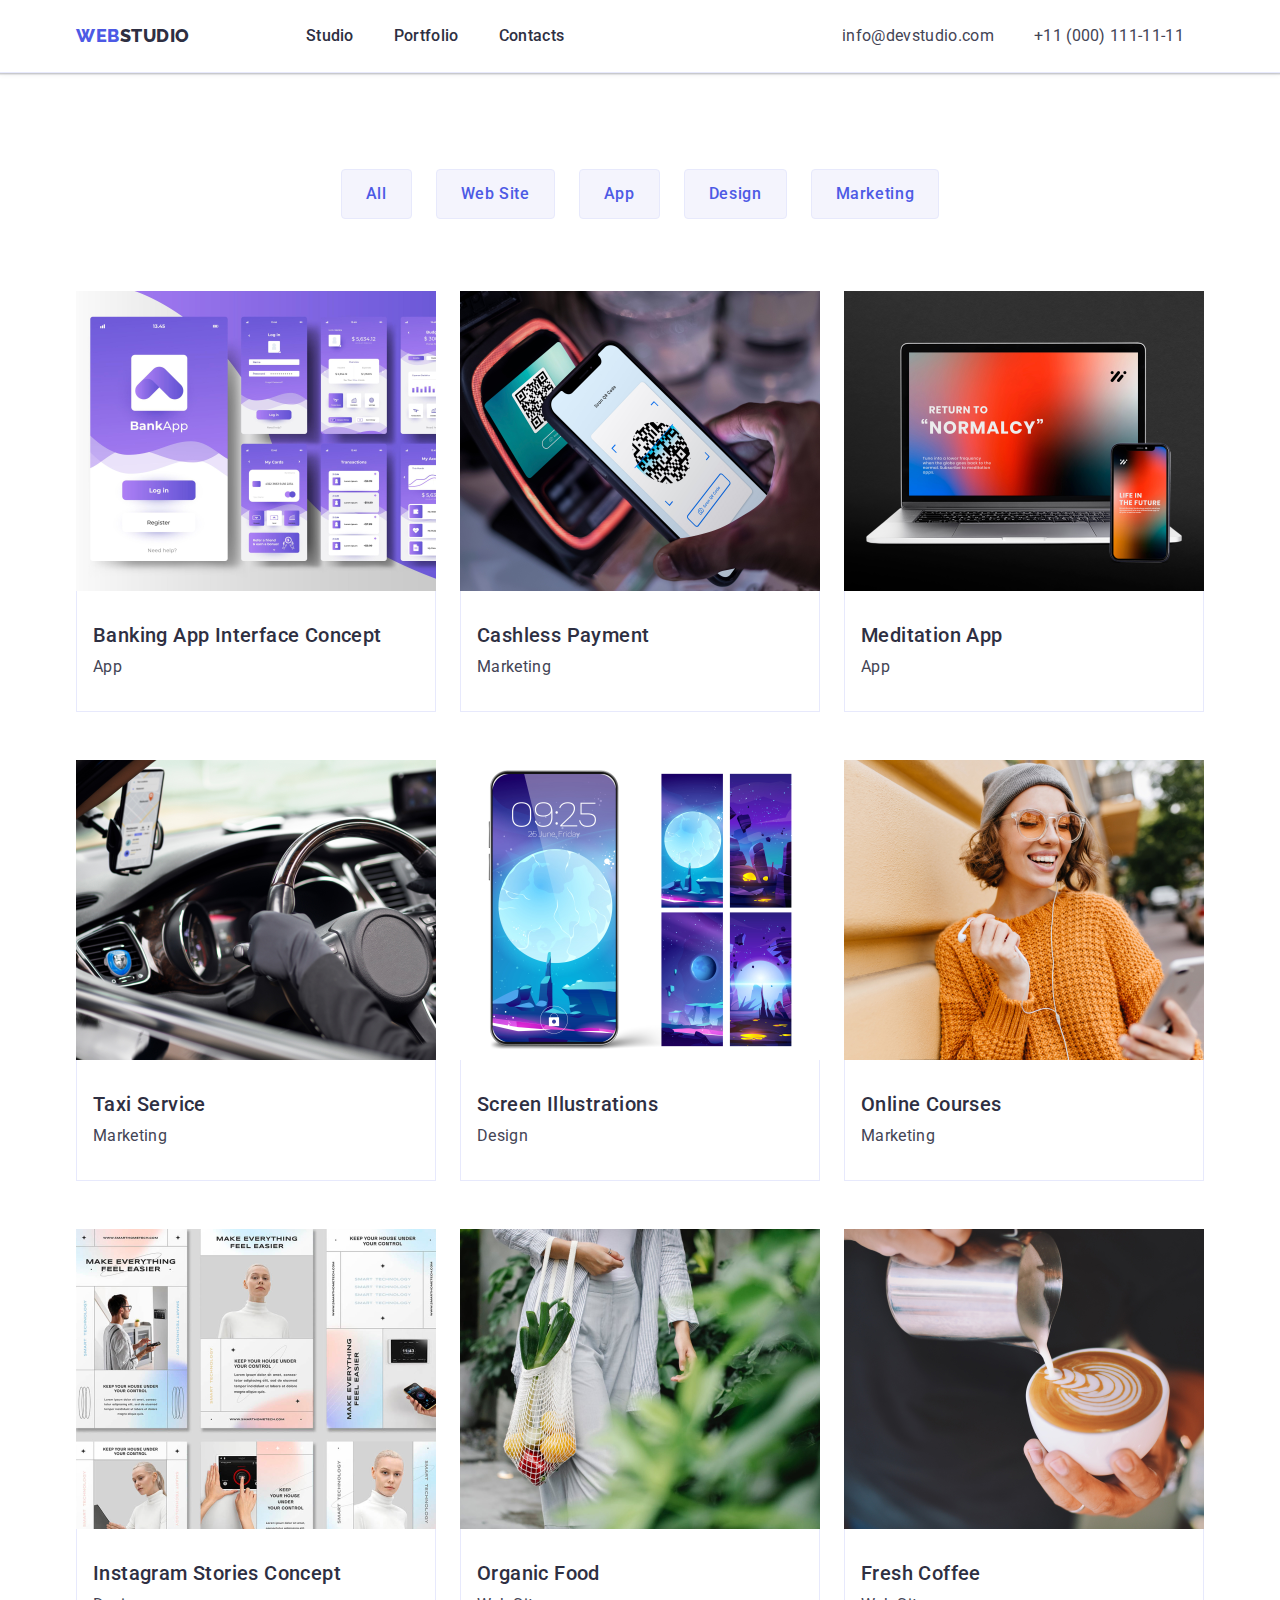
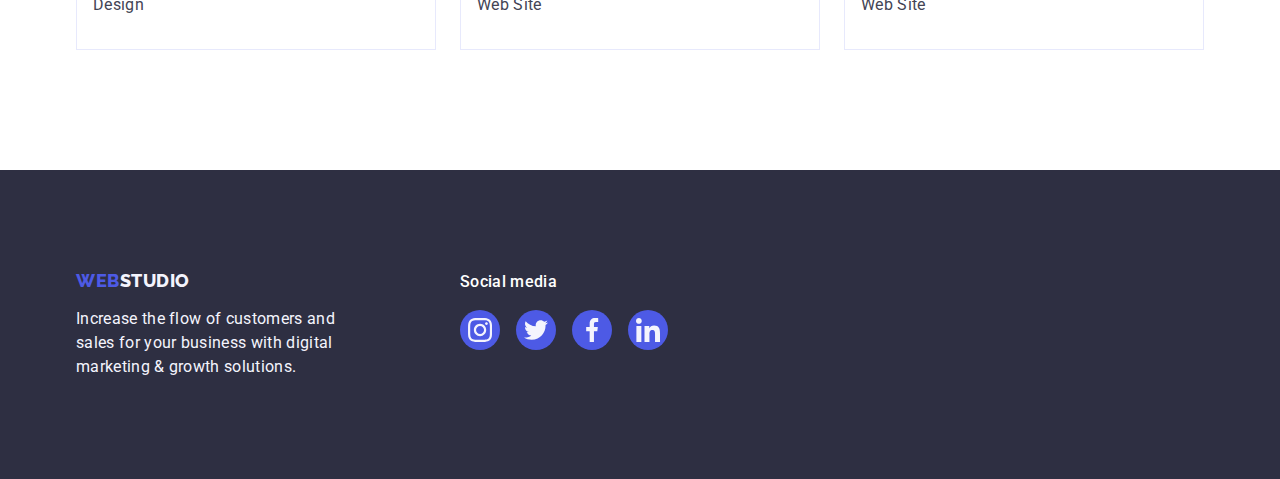
==== portfolio.html @ f7d495a0 "1" ====
<!DOCTYPE html>
<html lang="en">
  <head>
    <meta charset="UTF-8" />
    <meta http-equiv="X-UA-Compatible" content="IE=edge" />
    <meta name="viewport" content="width=device-width, initial-scale=1.0" />
    <link rel="preconnect" href="https://fonts.googleapis.com" />
    <link rel="preconnect" href="https://fonts.gstatic.com" crossorigin />
    <link
      href="https://fonts.googleapis.com/css2?family=Montserrat:wght@400;700&family=Raleway:wght@800&family=Roboto:wght@400;500;700&display=swap"
      rel="stylesheet"
    />
    <link
      rel="stylesheet"
      href="https://cdnjs.cloudflare.com/ajax/libs/modern-normalize/2.0.0/modern-normalize.min.css"
    />
    <link rel="stylesheet" href="css/styles.css" />
    <title>Portfolio</title>
  </head>
  <body>
    <header class="header">
      <div class="container header-container">
        <nav class="principal-navigation">
          <!-- navigation other pages -->
          <a href="./index.html" class="logo-first link"
            >Web<span class="logo-second">Studio</span>
          </a>

          <ul class="navigation-list list">
            <li class="navigation-item">
              <a href="./index.html" class="link navigation-link">Studio</a>
            </li>
            <li class="navigation-item">
              <a href="./portfolio.html" class="link navigation-link"
                >Portfolio</a
              >
            </li>
            <li class="navigation-item">
              <a href="" class="link navigation-link">Contacts</a>
            </li>
          </ul>
        </nav>
        <address class="adress">
          <ul class="adress-list list">
            <li class="mail-adress">
              <a href="mailto:info@devstudio.com" class="link"
                >info@devstudio.com</a
              >
            </li>
            <li class="phone-number">
              <a href="tel:+110001111111" class="link">+11 (000) 111-11-11</a>
            </li>
          </ul>
        </address>
      </div>
    </header>
    <main class="portfolio">
      <section class="content">
        <div class="container">
          <h1 class="visually-hidden">Portfolio</h1>
          <ul class="filter-list list">
            <li><button type="button" class="filter-button">All</button></li>
            <li>
              <button type="button" class="filter-button">Web Site</button>
            </li>
            <li><button type="button" class="filter-button">App</button></li>
            <li><button type="button" class="filter-button">Design</button></li>
            <li>
              <button type="button" class="filter-button">Marketing</button>
            </li>
          </ul>

          <ul class="portfolio-list list">
            <li class="portfolio-list-item">
              <a href="" class="link portfolio-link"
                ><img
                  src="./images/imgbankapp.jpg"
                  alt="Banking App Interface Concept"
                  width="360"
                />
                <div class="app-name">
                  <h2 class="typical-title project-name">
                    Banking App Interface Concept
                  </h2>
                  <p class="typical-text">App</p>
                </div></a
              >
            </li>
            <li class="portfolio-list-item">
              <a href="" class="link portfolio-link"
                ><img
                  src="./images/imgpayment.jpg"
                  alt="Cashless Payment"
                  width="360"
                />
                <div class="app-name">
                  <h2 class="typical-title project-name">Cashless Payment</h2>
                  <p class="typical-text">Marketing</p>
                </div></a
              >
            </li>
            <li class="portfolio-list-item">
              <a href="" class="link portfolio-link">
                <img
                  src="./images/imgmeditation.jpg"
                  alt="Meditation App"
                  width="360"
                />
                <div class="app-name">
                  <h2 class="typical-title project-name">Meditation App</h2>
                  <p class="typical-text">App</p>
                </div></a
              >
            </li>
            <li class="portfolio-list-item">
              <a href="" class="link portfolio-link"
                ><img
                  src="./images/imgtaxi.jpg"
                  alt="Taxi Service"
                  width="360"
                />
                <div class="app-name">
                  <h2 class="typical-title project-name">Taxi Service</h2>
                  <p class="typical-text">Marketing</p>
                </div></a
              >
            </li>
            <li class="portfolio-list-item">
              <a href="" class="link portfolio-link"
                ><img
                  src="./images/imgilustrations.jpg"
                  alt="Screen Illustrations"
                  width="360"
                />
                <div class="app-name">
                  <h2 class="typical-title project-name">
                    Screen Illustrations
                  </h2>
                  <p class="typical-text">Design</p>
                </div></a
              >
            </li>
            <li class="portfolio-list-item">
              <a href="" class="link portfolio-link">
                <img
                  src="./images/imgcourses.jpg"
                  alt="Online Courses"
                  width="360"
                />
                <div class="app-name">
                  <h2 class="typical-title project-name">Online Courses</h2>
                  <p class="typical-text">Marketing</p>
                </div></a
              >
            </li>
            <li class="portfolio-list-item">
              <a href="" class="link portfolio-link"
                ><img
                  src="./images/imginstconcept.jpg"
                  alt="Instagram Stories Concept"
                  width="360"
                />
                <div class="app-name">
                  <h2 class="typical-title project-name">
                    Instagram Stories Concept
                  </h2>
                  <p class="typical-text">Design</p>
                </div></a
              >
            </li>
            <li class="portfolio-list-item">
              <a href="" class="link portfolio-link"
                ><img
                  src="./images/imgfood.jpg"
                  alt="Organic Food"
                  width="360"
                />
                <div class="app-name">
                  <h2 class="typical-title project-name">Organic Food</h2>
                  <p class="typical-text">Web Site</p>
                </div></a
              >
            </li>
            <li class="portfolio-list-item">
              <a href="" class="link portfolio-link"
                ><img
                  src="./images/imgcoffe.jpg"
                  alt="Fresh Coffee"
                  width="360"
                />
                <div class="app-name">
                  <h2 class="typical-title project-name">Fresh Coffee</h2>
                  <p class="typical-text">Web Site</p>
                </div></a
              >
            </li>
          </ul>
        </div>
      </section>
    </main>
    <footer class="footer">
      <div class="container footer-container">
        <div class="logo-container">
          <a href="./index.html" class="logo-first-footer link"
            >Web<span class="logo-second-footer">Studio</span>
          </a>
          <p class="typical-text footer-text">
            Increase the flow of customers and sales for your business with
            digital marketing & growth solutions.
          </p>
        </div>
        <div class="footer-social-media">
          <p class="media-text">Social media</p>
          <ul class="list footer-icon-list">
            <li class="footer-icon-item">
              <a href="" class="footer-link-icon link">
                <svg width="24" height="24" class="svg-fill">
                  <use href="./images/icons.svg#icon-instagram-2"></use>
                </svg>
              </a>
            </li>
            <li class="footer-icon-item">
              <a href="" class="footer-link-icon link">
                <svg width="24" height="24" class="svg-fill">
                  <use href="./images/icons.svg#icon-twitter-1"></use>
                </svg>
              </a>
            </li>
            <li class="footer-icon-item">
              <a href="" class="footer-link-icon link">
                <svg width="24" height="24" class="svg-fill">
                  <use href="./images/icons.svg#icon-facebook-1"></use>
                </svg>
              </a>
            </li>
            <li class="footer-icon-item">
              <a href="" class="footer-link-icon link">
                <svg width="24" height="24" class="svg-fill">
                  <use href="./images/icons.svg#icon-linkedin-1"></use>
                </svg>
              </a>
            </li>
          </ul>
        </div>
      </div>
    </footer>
  </body>
</html>
---- css/styles.css ----
:root {
    --primary-brand: #4D5AE5;
    --pressed-state: #404BBF;
    --dark: #2E2F42;
    --succes: #31D0AA;
    --text: #434455;
    --subtitle-text: #8E8F99;
    --accent: #E7E9FC;
    --light: #F4F4FD;
    --modal-overlay: #2E2F42;
    --hero-bg: #2E2F42;
    --white-bg: #ffffff;
    --modal-bg: #FCFCFC;

}

*,
*::before,
*::after {
    box-sizing: border-box;
}

body {
    font-family: "Roboto", sans-serif;
    color: #434455;
    background-color: var(--white-bg);
}

.link {
    text-decoration: none;
}

.list {
    list-style: none;
    margin-top: 0;
    margin-bottom: 0;
}

/* header */
.header {
    border-bottom: 1px solid #e7e9fc;
    box-shadow: 0px 2px 1px rgba(46, 47, 66, 0.08),
        0px 1px 1px rgba(46, 47, 66, 0.16),
        0px 1px 6px rgba(46, 47, 66, 0.08);

}

.header-container {
    display: flex;
}

.principal-navigation {
    display: flex;
    align-items: center
}

.logo-first {
    font-family: 'Raleway', sans-serif;
    font-style: normal;
    font-weight: 800;
    font-size: 18px;
    line-height: 1.17;
    align-items: center;
    letter-spacing: 0.03em;
    text-transform: uppercase;
    color: var(--primary-brand);
    margin-right: 76px
}



.logo-second {

    color: var(--dark);


}

.logo-second-footer {
    color: var(--light);
}

.navigation-list {
    display: flex;
    gap: 40px;
}

.navigation-item a {
    font-weight: 500;
    font-size: 16px;
    line-height: 1.5;
    letter-spacing: 0.02em;
    color: var(--dark);
    display: inline-block;
}

.navigation-item a:hover {
    color: var(--pressed-state);
}

.navigation-item a:focus {
    color: var(--pressed-state);
}

.navigation-link {
    padding: 24px 0 24px;
}

.adress {
    display: block;
    font-style: normal;
    margin: 24px 0 24px auto;

}

.adress-list {
    display: flex;
    gap: 40px;
    padding: 0;
    margin-right: 20px;



}



.mail-adress a {
    font-weight: 400;
    font-size: 16px;
    line-height: 1.5;
    letter-spacing: 0.02em;
    color: var(--text)
}

.mail-adress a:hover {
    color: var(--pressed-state);
}

.mail-adress a:focus {
    color: var(--pressed-state);
}

.phone-number a {
    font-weight: 400;
    font-size: 16px;
    line-height: 1.5;
    letter-spacing: 0.02em;
    color: var(--text)
}

.phone-number a:hover {
    color: var(--pressed-state);
}

.phone-number a:focus {
    color: var(--pressed-state);
}

/**--------------- main------------- */
.hero {
    background-color: var(--hero-bg);
    padding: 188px 0;
    max-width: 1440px;
    height: 600px;
    background-image: linear-gradient(rgba(46, 47, 66, 0.7), rgba(46, 47, 66, 0.7)), url(../images/people-office.jpg);
    background-position: center;
    background-size: cover;
    background-repeat: no-repeat;
    margin: auto;

}





.hero-title {
    font-style: normal;
    font-weight: 700;
    font-size: 56px;
    line-height: 1.07;
    text-align: center;
    letter-spacing: 0.02em;
    color: var(--white-bg);
    max-width: 496px;
    margin: 0 auto;

}

.hero-button {
    font-family: "Roboto", sans-serif;
    font-style: normal;
    font-weight: 500;
    font-size: 16px;
    line-height: 1.5;
    align-items: center;
    letter-spacing: 0.04em;
    color: var(--white-bg);
    background-color: var(--primary-brand);
    cursor: pointer;
    display: block;
    min-width: 169px;
    height: 56px;
    border: none;
    border-radius: 4px;
    margin: 48px auto 0;

}

.hero-button:hover {
    background-color: var(--pressed-state)
}

.hero-button:focus {
    background-color: var(--pressed-state)
}

.features-section {
    padding: 120px 0 120px;

}

.visually-hidden {
    position: absolute;
    width: 1px;
    height: 1px;
    margin: -1px;
    border: 0;
    padding: 0;

    white-space: nowrap;
    clip-path: inset(100%);
    clip: rect(0 0 0 0);
    overflow: hidden;
}

.features-list {
    display: flex;
    gap: 24px;
    padding: 0;


}



.fetures-item {
    width: calc((100% - 3 * 24px) / 4);
}

.features-icon {
    display: flex;
    justify-content: center;
    height: 112px;
    margin-bottom: 8px;
    background-color: var(--light);
    border-radius: 4px;
    align-items: center;

}




.features-item-title {
    margin-bottom: 8px;
    margin-top: 0;
}


.typical-title {
    font-style: normal;
    font-weight: 500;
    font-size: 20px;
    line-height: 1.2;
    letter-spacing: 0.02em;
    color: var(--modal-overlay);
}

.typical-text {
    font-weight: 400;
    font-size: 16px;
    line-height: 1.5;
    letter-spacing: 0.02em;
    color: var(--text);
}


.example-section {
    padding-bottom: 120px;

}

.example-title {
    font-size: 36px;
    line-height: 1.11;
    text-align: center;
    letter-spacing: 0.02em;
    text-transform: capitalize;
    color: var(--dark);
    margin-bottom: 72px;
    margin-top: 0;
}

.example-list {
    display: flex;
    gap: 24px;
    padding: 0;

}



.example-item {
    width: calc((100% - 48px) / 3);

}






.repeated-title {
    font-size: 36px;
    line-height: 1.11;
    letter-spacing: 0.02em;
    text-align: center;
    text-transform: capitalize;
    color: var(--dark);
}

.team-section {
    background-color: var(--light);
    padding: 120px 0 120px;
}

.team-title {
    font-size: 36px;
    line-height: 1.11;
    text-align: center;
    letter-spacing: 0.02em;
    text-transform: capitalize;
    color: var(--dark);
    margin-bottom: 72px;
    margin-top: 0;
}

.team-list {
    /* background-color: #ffffff; */

    display: flex;
    gap: 24px;
    padding: 0;
    margin: 0;

}


.team-list-item {
    width: calc((100% - 72px) / 4);
    border-radius: 0px 0px 4px 4px;
    background-color: #ffffff;
    box-shadow: 0px 1px 6px rgba(46, 47, 66, 0.08),
        0px 1px 1px rgba(46, 47, 66, 0.16),
        0px 2px 1px rgba(46, 47, 66, 0.08);

}

.item-name {
    padding: 32px 16px 32px;

}

.title-name {
    text-align: center;
    margin-bottom: 8px;
    margin-top: 0;

}

.team-icon-container {
    display: flex;
    justify-content: center;
    gap: 24px;
    padding: 0;
}

.team-icon {
    width: 40px;
    height: 40px;

}

.link-icon {
    width: 100%;
    height: 100%;
    border-radius: 50%;
    background-color: var(--primary-brand);
    display: flex;
    align-items: center;
    justify-content: center;
}

.link-icon:hover,
.link-icon:focus {
    background-color: var(--pressed-state);
}

.svg-fill {
    fill: var(--light);
}

.position {
    text-align: center;

    padding-bottom: 8px;
}

.costumers {
    padding-top: 120px;
    padding-bottom: 120px;
}

.costumers-title {
    font-size: 36px;
    line-height: 1.11;
    text-align: center;
    letter-spacing: 0.02em;
    text-transform: capitalize;
    color: var(--dark);
    margin-bottom: 72px;
    margin-top: 0;

}

.costumers-list {
    display: flex;
    gap: 24px;
    padding: 0;
    align-content: center;
    justify-content: center;
}

.costumers-list-item {
    display: flex;

    width: calc((100% - 120px) / 6);
    ;
    height: 88px;
}

.costumers-logo-container {
    width: 100%;
    height: 100%;
    border: 1px solid var(--subtitle-text);
    color: var(--subtitle-text);
    border-radius: 4px;
    display: flex;
    align-items: center;
    justify-content: center;
}

.costumers-logo-container:hover,
.costumers-logo-container:focus {
    border: 1px solid var(--pressed-state);
    color: var(--pressed-state);
}

.costumers-logo-color {
    fill: currentColor;
}

.footer {
    background-color: var(--dark);
    padding: 100px 0;
}

.footer-container {
    display: flex;
    align-items: baseline;
}

.logo-container {
    margin-right: 120px
}

.logo-first-footer {
    font-family: 'Raleway', sans-serif;
    font-style: normal;
    font-weight: 800;
    font-size: 18px;
    line-height: 1.17;
    align-items: center;
    letter-spacing: 0.03em;
    text-transform: uppercase;
    color: var(--primary-brand);
    margin-right: 76px;
    display: inline-block;
    margin-bottom: 16px;
}

.footer-text {
    color: var(--light);
    max-width: 264px;
    margin: 0;
}

.media-text {
    font-weight: 500;
    font-size: 16px;
    line-height: 1.5;
    letter-spacing: 0.02em;
    color: var(--white-bg);
    margin-bottom: 16px;
    margin-top: 0;
}

.footer-icon-item {
    height: 40px;
    width: 40px;
}

.footer-icon-list {
    display: flex;
    gap: 16px;
    padding: 0;
}

.footer-link-icon {
    width: 100%;
    height: 100%;
    background-color: var(--primary-brand);
    border-radius: 50%;
    display: flex;
    align-items: center;
    justify-content: center;
}

.footer-link-icon:hover,
.footer-link-icon:focus {
    background-color: var(--succes);
}



img {
    display: block;
}

/*! PORTFOLIO */
.content {
    padding-top: 96px;
    padding-bottom: 120px;
}

.filter-list {
    display: flex;
    justify-content: center;
    gap: 24px;
    margin-bottom: 72px;
    padding: 0;
}

.filter-button {
    font-family: "Roboto", sans-serif;
    font-style: normal;
    font-weight: 500;
    font-size: 16px;
    line-height: 1.5;
    display: flex;
    align-items: center;
    text-align: center;
    letter-spacing: 0.04em;
    cursor: pointer;
    background-color: var(--light);
    color: var(--primary-brand);
    padding: 12px 24px;
    border: 1px solid var(--accent);
    border-radius: 4px;
}

.filter-button:hover {
    color: var(--white-bg);
    background-color: var(--pressed-state);
    border: 1px solid transparent;
    box-shadow: 0px 3px 1px rgba(0, 0, 0, 0.1), 0px 2px 1px rgba(0, 0, 0, 0.08), 0px 2px 2px rgba(0, 0, 0, 0.12);
}

.filter-button:focus {
    color: var(--white-bg);
    background-color: var(--pressed-state);
    border: 1px solid transparent;
    box-shadow: 0px 3px 1px rgba(0, 0, 0, 0.1), 0px 2px 1px rgba(0, 0, 0, 0.08), 0px 2px 2px rgba(0, 0, 0, 0.12);
}

.container {
    width: 1158px;
    margin: auto;
    padding: 0 15px 0 15px;

}

.portfolio-list {
    padding: 0;
    display: flex;
    flex-wrap: wrap;
    row-gap: 48px;
    column-gap: 24px;
}

.portfolio-list-item {
    width: calc((100% - 48px) / 3);
}

.app-name {
    padding: 32px 16px;
    border: 1px solid var(--accent);
    border-top: none;
}

.portfolio-link {
    display: block;
}

.portfolio-link:hover,
.portfolio-link:focus {
    box-shadow: 0px 1px 6px rgba(46, 47, 66, 0.08), 0px 1px 1px rgba(46, 47, 66, 0.16), 0px 2px 1px rgba(46, 47, 66, 0.08);
}

.project-name {
    margin-bottom: 8px;
    margin-top: 0;
}

.typical-text {
    margin: 0;
}

/*! modal and backdrop */
.backdrop {
    position: fixed;
    top: 0;
    left: 0;
    width: 100%;
    height: 100%;
    background-color: rgba(46, 47, 66, 0.3);
}
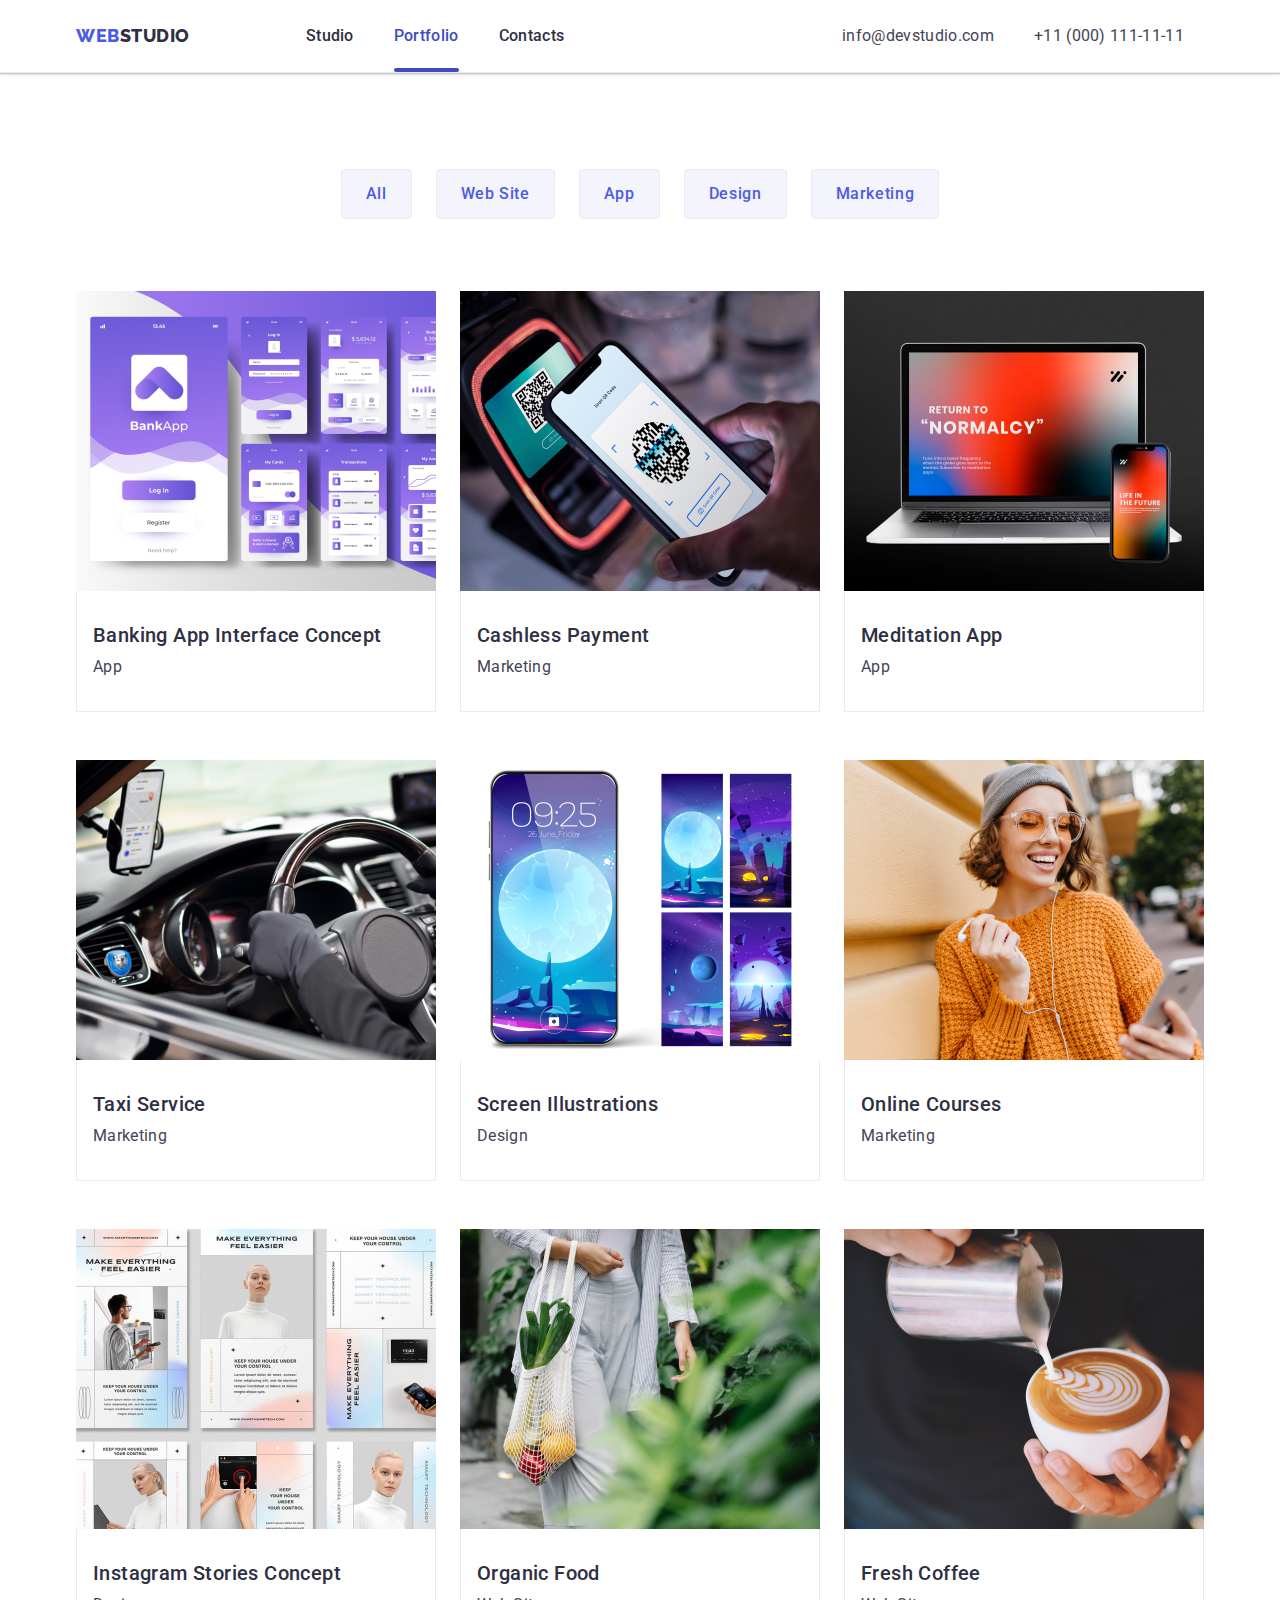
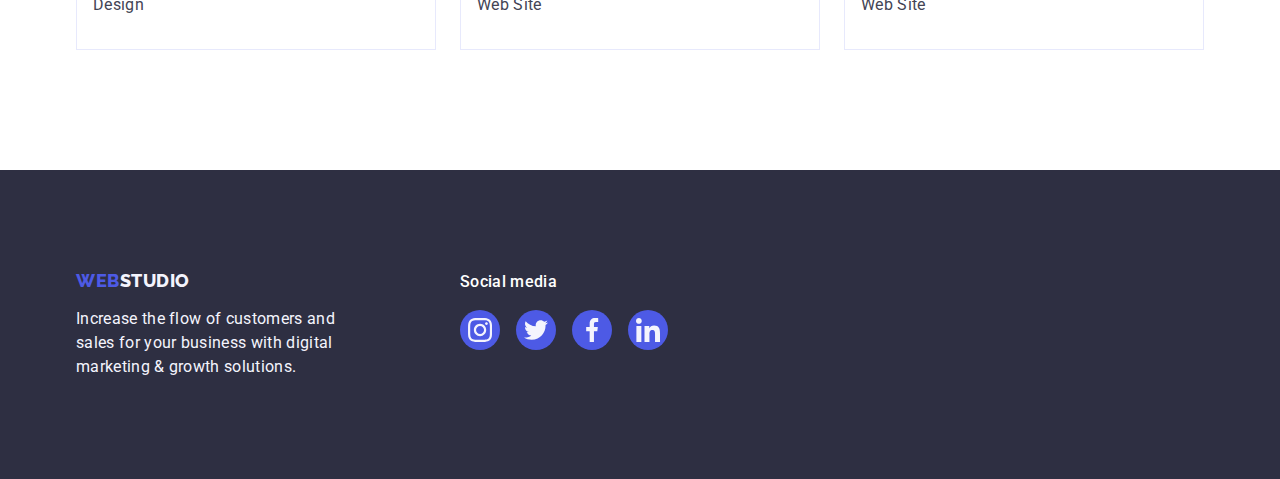
==== commit 21af5eb9: "5" ====
--- a/portfolio.html
+++ b/portfolio.html
@@ -30,7 +30,7 @@
             <li class="navigation-item">
               <a href="./index.html" class="link navigation-link">Studio</a>
             </li>
-            <li class="navigation-item">
+            <li class="navigation-item portfolio-link">
               <a href="./portfolio.html" class="link navigation-link"
                 >Portfolio</a
               >
@@ -73,11 +73,18 @@
           <ul class="portfolio-list list">
             <li class="portfolio-list-item">
               <a href="" class="link portfolio-link"
-                ><img
-                  src="./images/imgbankapp.jpg"
-                  alt="Banking App Interface Concept"
-                  width="360"
-                />
+                ><div class="portfolio-overlay">
+                  <img
+                    src="./images/imgbankapp.jpg"
+                    alt="Banking App Interface Concept"
+                    width="360"
+                  />
+                  <p class="portfolio-overlay-content">
+                    14 Stylish and User-Friendly App Design Concepts · Task
+                    Manager App · Calorie Tracker App · Exotic Fruit Ecommerce
+                    App · Cloud Storage App
+                  </p>
+                </div>
                 <div class="app-name">
                   <h2 class="typical-title project-name">
                     Banking App Interface Concept
@@ -88,11 +95,18 @@
             </li>
             <li class="portfolio-list-item">
               <a href="" class="link portfolio-link"
-                ><img
-                  src="./images/imgpayment.jpg"
-                  alt="Cashless Payment"
-                  width="360"
-                />
+                ><div class="portfolio-overlay">
+                  <img
+                    src="./images/imgpayment.jpg"
+                    alt="Cashless Payment"
+                    width="360"
+                  />
+                  <p class="portfolio-overlay-content">
+                    14 Stylish and User-Friendly App Design Concepts · Task
+                    Manager App · Calorie Tracker App · Exotic Fruit Ecommerce
+                    App · Cloud Storage App
+                  </p>
+                </div>
                 <div class="app-name">
                   <h2 class="typical-title project-name">Cashless Payment</h2>
                   <p class="typical-text">Marketing</p>
@@ -101,11 +115,18 @@
             </li>
             <li class="portfolio-list-item">
               <a href="" class="link portfolio-link">
-                <img
-                  src="./images/imgmeditation.jpg"
-                  alt="Meditation App"
-                  width="360"
-                />
+                <div class="portfolio-overlay">
+                  <img
+                    src="./images/imgmeditation.jpg"
+                    alt="Meditation App"
+                    width="360"
+                  />
+                  <p class="portfolio-overlay-content">
+                    14 Stylish and User-Friendly App Design Concepts · Task
+                    Manager App · Calorie Tracker App · Exotic Fruit Ecommerce
+                    App · Cloud Storage App
+                  </p>
+                </div>
                 <div class="app-name">
                   <h2 class="typical-title project-name">Meditation App</h2>
                   <p class="typical-text">App</p>
@@ -114,11 +135,18 @@
             </li>
             <li class="portfolio-list-item">
               <a href="" class="link portfolio-link"
-                ><img
-                  src="./images/imgtaxi.jpg"
-                  alt="Taxi Service"
-                  width="360"
-                />
+                ><div class="portfolio-overlay">
+                  <img
+                    src="./images/imgtaxi.jpg"
+                    alt="Taxi Service"
+                    width="360"
+                  />
+                  <p class="portfolio-overlay-content">
+                    14 Stylish and User-Friendly App Design Concepts · Task
+                    Manager App · Calorie Tracker App · Exotic Fruit Ecommerce
+                    App · Cloud Storage App
+                  </p>
+                </div>
                 <div class="app-name">
                   <h2 class="typical-title project-name">Taxi Service</h2>
                   <p class="typical-text">Marketing</p>
@@ -127,11 +155,18 @@
             </li>
             <li class="portfolio-list-item">
               <a href="" class="link portfolio-link"
-                ><img
-                  src="./images/imgilustrations.jpg"
-                  alt="Screen Illustrations"
-                  width="360"
-                />
+                ><div class="portfolio-overlay">
+                  <img
+                    src="./images/imgilustrations.jpg"
+                    alt="Screen Illustrations"
+                    width="360"
+                  />
+                  <p class="portfolio-overlay-content">
+                    14 Stylish and User-Friendly App Design Concepts · Task
+                    Manager App · Calorie Tracker App · Exotic Fruit Ecommerce
+                    App · Cloud Storage App
+                  </p>
+                </div>
                 <div class="app-name">
                   <h2 class="typical-title project-name">
                     Screen Illustrations
@@ -142,11 +177,18 @@
             </li>
             <li class="portfolio-list-item">
               <a href="" class="link portfolio-link">
-                <img
-                  src="./images/imgcourses.jpg"
-                  alt="Online Courses"
-                  width="360"
-                />
+                <div class="portfolio-overlay">
+                  <img
+                    src="./images/imgcourses.jpg"
+                    alt="Online Courses"
+                    width="360"
+                  />
+                  <p class="portfolio-overlay-content">
+                    14 Stylish and User-Friendly App Design Concepts · Task
+                    Manager App · Calorie Tracker App · Exotic Fruit Ecommerce
+                    App · Cloud Storage App
+                  </p>
+                </div>
                 <div class="app-name">
                   <h2 class="typical-title project-name">Online Courses</h2>
                   <p class="typical-text">Marketing</p>
@@ -155,11 +197,18 @@
             </li>
             <li class="portfolio-list-item">
               <a href="" class="link portfolio-link"
-                ><img
-                  src="./images/imginstconcept.jpg"
-                  alt="Instagram Stories Concept"
-                  width="360"
-                />
+                ><div class="portfolio-overlay">
+                  <img
+                    src="./images/imginstconcept.jpg"
+                    alt="Instagram Stories Concept"
+                    width="360"
+                  />
+                  <p class="portfolio-overlay-content">
+                    14 Stylish and User-Friendly App Design Concepts · Task
+                    Manager App · Calorie Tracker App · Exotic Fruit Ecommerce
+                    App · Cloud Storage App
+                  </p>
+                </div>
                 <div class="app-name">
                   <h2 class="typical-title project-name">
                     Instagram Stories Concept
@@ -170,11 +219,18 @@
             </li>
             <li class="portfolio-list-item">
               <a href="" class="link portfolio-link"
-                ><img
-                  src="./images/imgfood.jpg"
-                  alt="Organic Food"
-                  width="360"
-                />
+                ><div class="portfolio-overlay">
+                  <img
+                    src="./images/imgfood.jpg"
+                    alt="Organic Food"
+                    width="360"
+                  />
+                  <p class="portfolio-overlay-content">
+                    14 Stylish and User-Friendly App Design Concepts · Task
+                    Manager App · Calorie Tracker App · Exotic Fruit Ecommerce
+                    App · Cloud Storage App
+                  </p>
+                </div>
                 <div class="app-name">
                   <h2 class="typical-title project-name">Organic Food</h2>
                   <p class="typical-text">Web Site</p>
@@ -183,11 +239,18 @@
             </li>
             <li class="portfolio-list-item">
               <a href="" class="link portfolio-link"
-                ><img
-                  src="./images/imgcoffe.jpg"
-                  alt="Fresh Coffee"
-                  width="360"
-                />
+                ><div class="portfolio-overlay">
+                  <img
+                    src="./images/imgcoffe.jpg"
+                    alt="Fresh Coffee"
+                    width="360"
+                  />
+                  <p class="portfolio-overlay-content">
+                    14 Stylish and User-Friendly App Design Concepts · Task
+                    Manager App · Calorie Tracker App · Exotic Fruit Ecommerce
+                    App · Cloud Storage App
+                  </p>
+                </div>
                 <div class="app-name">
                   <h2 class="typical-title project-name">Fresh Coffee</h2>
                   <p class="typical-text">Web Site</p>
--- a/css/styles.css
+++ b/css/styles.css
@@ -94,6 +94,48 @@
     display: inline-block;
 }
 
+.studio-link a {
+    position: relative;
+    color: var(--pressed-state);
+    overflow: visible;
+
+
+}
+
+.studio-link a::after {
+    content: '';
+    position: absolute;
+    left: 0;
+    bottom: 0;
+    height: 4px;
+    width: 100%;
+    background-color: var(--pressed-state);
+    border-radius: 2px;
+
+
+}
+
+.portfolio-link a {
+    position: relative;
+    color: var(--pressed-state);
+    overflow: visible;
+
+
+}
+
+.portfolio-link a::after {
+    content: '';
+    position: absolute;
+    left: 0;
+    bottom: 0;
+    height: 4px;
+    width: 100%;
+    background-color: var(--pressed-state);
+    border-radius: 2px;
+
+
+}
+
 .navigation-item a:hover {
     color: var(--pressed-state);
 }
@@ -130,7 +172,9 @@
     font-size: 16px;
     line-height: 1.5;
     letter-spacing: 0.02em;
-    color: var(--text)
+    color: var(--text);
+    transition: color, 250ms, cubic-bezier(0.4, 0, 0.2, 1);
+
 }
 
 .mail-adress a:hover {
@@ -146,7 +190,8 @@
     font-size: 16px;
     line-height: 1.5;
     letter-spacing: 0.02em;
-    color: var(--text)
+    color: var(--text);
+    transition: color, 250ms, cubic-bezier(0.4, 0, 0.2, 1);
 }
 
 .phone-number a:hover {
@@ -205,6 +250,7 @@
     border: none;
     border-radius: 4px;
     margin: 48px auto 0;
+    transition: color, 250ms, cubic-bezier(0.4, 0, 0.2, 1);
 
 }
 
@@ -401,6 +447,7 @@
     display: flex;
     align-items: center;
     justify-content: center;
+    transition: color, 250ms, cubic-bezier(0.4, 0, 0.2, 1);
 }
 
 .link-icon:hover,
@@ -460,6 +507,7 @@
     display: flex;
     align-items: center;
     justify-content: center;
+    transition: color, 250ms, cubic-bezier(0.4, 0, 0.2, 1);
 }
 
 .costumers-logo-container:hover,
@@ -536,6 +584,7 @@
     display: flex;
     align-items: center;
     justify-content: center;
+    transition: background-color 250ms cubic-bezier(0.4, 0, 0.2, 1);
 }
 
 .footer-link-icon:hover,
@@ -579,6 +628,10 @@
     padding: 12px 24px;
     border: 1px solid var(--accent);
     border-radius: 4px;
+    transition: color 250ms cubic-bezier(0.4, 0, 0.2, 1),
+        background-color 250ms cubic-bezier(0.4, 0, 0.2, 1),
+        border-color 250ms cubic-bezier(0.4, 0, 0.2, 1),
+        box-shadow 250ms cubic-bezier(0.4, 0, 0.2, 1);
 }
 
 .filter-button:hover {
@@ -622,11 +675,22 @@
 
 .portfolio-link {
     display: block;
+    transition: box-shadow 250ms cubic-bezier(0.4, 0, 0.2, 1);
 }
 
 .portfolio-link:hover,
 .portfolio-link:focus {
     box-shadow: 0px 1px 6px rgba(46, 47, 66, 0.08), 0px 1px 1px rgba(46, 47, 66, 0.16), 0px 2px 1px rgba(46, 47, 66, 0.08);
+
+
+
+}
+
+.portfolio-link .portfolio-overlay-content:hover,
+.portfolio-link .portfolio-overlay-content:focus {
+    transform: translateY(0%);
+
+
 }
 
 .project-name {
@@ -636,6 +700,32 @@
 
 .typical-text {
     margin: 0;
+}
+
+.portfolio-overlay {
+    position: relative;
+    overflow: hidden;
+
+}
+
+.portfolio-overlay-content {
+    position: absolute;
+    top: 0;
+    width: 100%;
+    height: 100%;
+    transform: translateY(100%);
+    transition: transform 250ms cubic-bezier(0.4, 0, 0.2, 1);
+    font-family: 'Roboto';
+    font-style: normal;
+    font-weight: 400;
+    font-size: 16px;
+    line-height: 1.5;
+    letter-spacing: 0.02em;
+    color: var(--light);
+    padding: 40px 32px;
+    margin: 0;
+    background-color: var(--primary-brand);
+
 }
 
 /*! modal and backdrop */
@@ -643,7 +733,57 @@
     position: fixed;
     top: 0;
     left: 0;
+
     width: 100%;
     height: 100%;
-    background-color: rgba(46, 47, 66, 0.3);
+
+    background-color: rgba(46, 47, 66, 0.4);
+}
+
+.backdrop.is-hidden {
+    opacity: 0;
+    pointer-events: none;
+}
+
+.modal {
+    position: absolute;
+    min-height: 584px;
+    min-width: 408px;
+
+    top: 50%;
+    left: 50%;
+
+    transform: translate(-50%, -50%);
+    background-color: var(--modal-bg);
+    border-radius: 4px;
+    box-shadow: 0px 1px 1px rgba(0, 0, 0, 0.14), 0px 1px 3px rgba(0, 0, 0, 0.12), 0px 2px 1px rgba(0, 0, 0, 0.2);
+    transition: transform 250ms cubic-bezier(0.4, 0, 0.2, 1);
+}
+
+.close-modal {
+    position: absolute;
+    top: 24px;
+    right: 24px;
+    height: 24px;
+    width: 24px;
+    border-radius: 50%;
+    background-color: var(--accent);
+    border-color: rgba(0, 0, 0, 0.1);
+    display: flex;
+    align-items: center;
+    justify-content: center;
+    color: var(--dark);
+    cursor: pointer;
+    transition: background-color 250ms cubic-bezier(0.4, 0, 0.2, 1), border 250ms cubic-bezier(0.4, 0, 0.2, 1);
+}
+
+.close-modal:hover,
+.close-modal:focus {
+    background-color: var(--pressed-state);
+    color: var(--white-bg);
+
+}
+
+.close-modal-icon {
+    fill: currentColor;
 }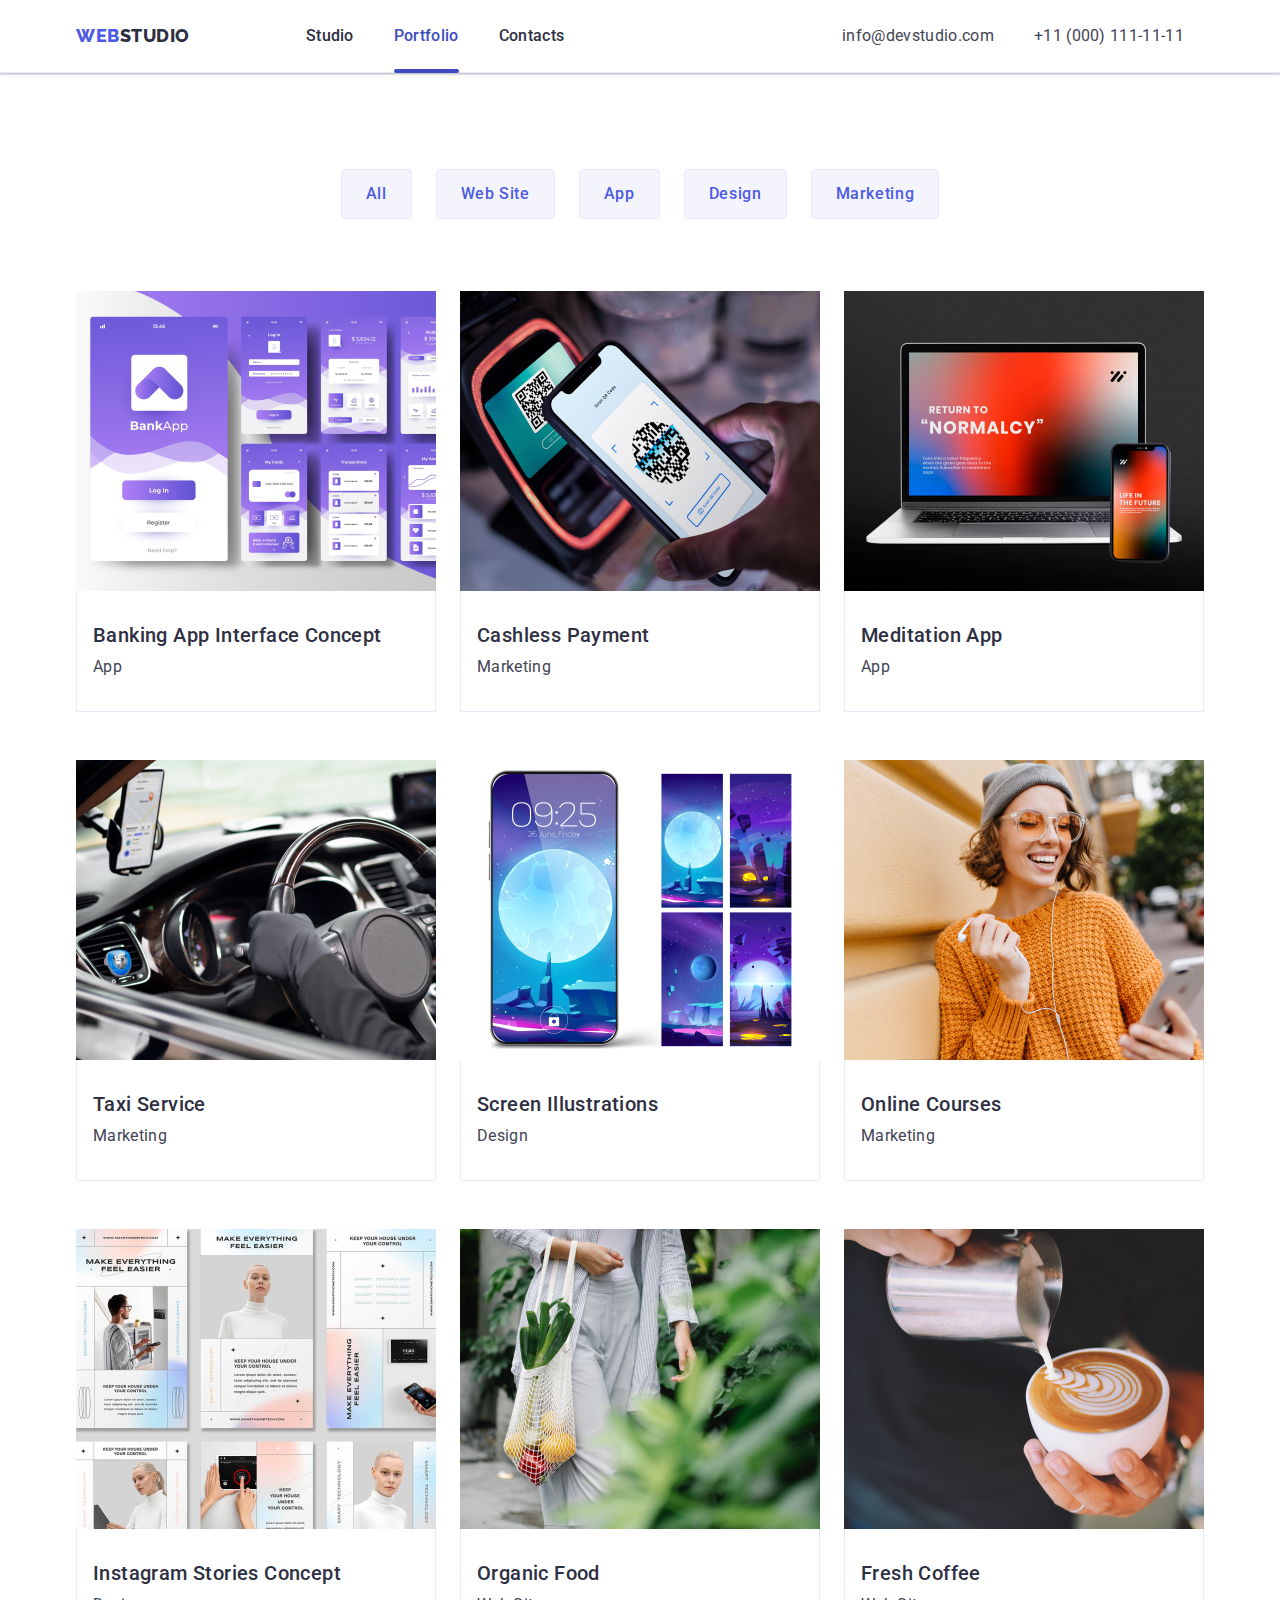
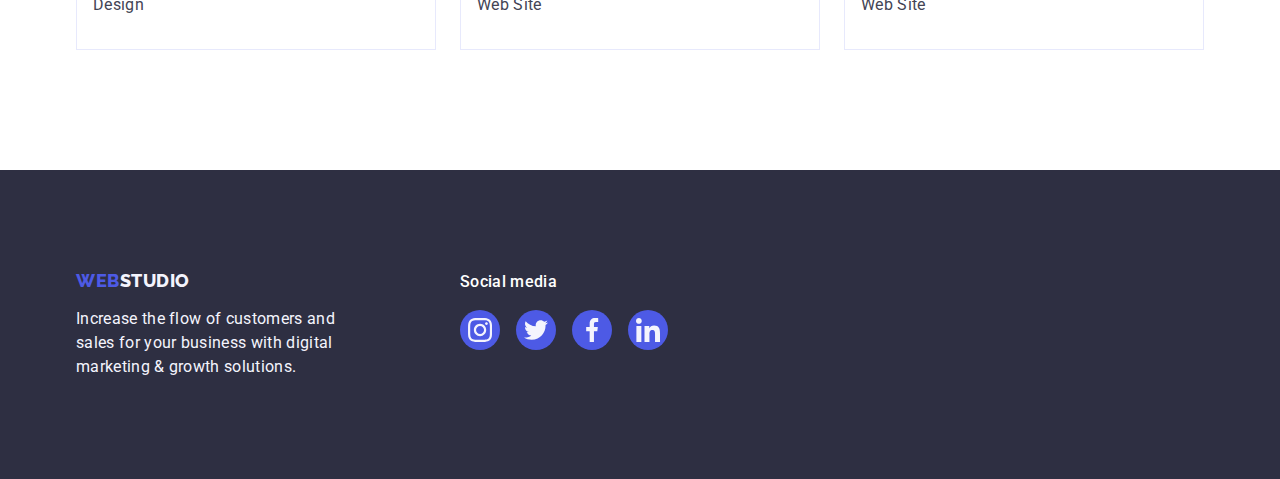
==== commit 8b6b8ea9: "7" ====
--- a/portfolio.html
+++ b/portfolio.html
@@ -30,7 +30,7 @@
             <li class="navigation-item">
               <a href="./index.html" class="link navigation-link">Studio</a>
             </li>
-            <li class="navigation-item portfolio-link">
+            <li class="navigation-item curent-page">
               <a href="./portfolio.html" class="link navigation-link"
                 >Portfolio</a
               >
--- a/css/styles.css
+++ b/css/styles.css
@@ -94,47 +94,31 @@
     display: inline-block;
 }
 
-.studio-link a {
+.curent-page a {
     position: relative;
     color: var(--pressed-state);
     overflow: visible;
 
 
-}
-
-.studio-link a::after {
+
+}
+
+.curent-page a::after {
     content: '';
     position: absolute;
     left: 0;
-    bottom: 0;
+    bottom: -1px;
     height: 4px;
     width: 100%;
     background-color: var(--pressed-state);
     border-radius: 2px;
-
-
-}
-
-.portfolio-link a {
-    position: relative;
-    color: var(--pressed-state);
-    overflow: visible;
-
-
-}
-
-.portfolio-link a::after {
-    content: '';
-    position: absolute;
-    left: 0;
-    bottom: 0;
-    height: 4px;
-    width: 100%;
-    background-color: var(--pressed-state);
-    border-radius: 2px;
-
-
-}
+    transition: color 250ms cubic-bezier(0.4, 0, 0.2, 1);
+
+
+}
+
+
+
 
 .navigation-item a:hover {
     color: var(--pressed-state);
@@ -173,8 +157,7 @@
     line-height: 1.5;
     letter-spacing: 0.02em;
     color: var(--text);
-    transition: color, 250ms, cubic-bezier(0.4, 0, 0.2, 1);
-
+    transition: color 250ms cubic-bezier(0.4, 0, 0.2, 1)
 }
 
 .mail-adress a:hover {
@@ -250,7 +233,7 @@
     border: none;
     border-radius: 4px;
     margin: 48px auto 0;
-    transition: color, 250ms, cubic-bezier(0.4, 0, 0.2, 1);
+    transition: background-color, 250ms, cubic-bezier(0.4, 0, 0.2, 1);
 
 }
 
@@ -447,7 +430,7 @@
     display: flex;
     align-items: center;
     justify-content: center;
-    transition: color, 250ms, cubic-bezier(0.4, 0, 0.2, 1);
+    transition: background-color, 250ms, cubic-bezier(0.4, 0, 0.2, 1);
 }
 
 .link-icon:hover,
@@ -507,7 +490,8 @@
     display: flex;
     align-items: center;
     justify-content: center;
-    transition: color, 250ms, cubic-bezier(0.4, 0, 0.2, 1);
+    transition: border-color 250ms cubic-bezier(0.4, 0, 0.2, 1),
+        color 250ms cubic-bezier(0.4, 0, 0.2, 1);
 }
 
 .costumers-logo-container:hover,
@@ -686,8 +670,8 @@
 
 }
 
-.portfolio-link .portfolio-overlay-content:hover,
-.portfolio-link .portfolio-overlay-content:focus {
+.portfolio-link:hover .portfolio-overlay-content,
+.portfolio-link:focus .portfolio-overlay-content {
     transform: translateY(0%);
 
 
@@ -738,11 +722,13 @@
     height: 100%;
 
     background-color: rgba(46, 47, 66, 0.4);
+    transition: opacity 250ms cubic-bezier(0.4, 0, 0.2, 1), visibility 250ms cubic-bezier(0.4, 0, 0.2, 1);
 }
 
 .backdrop.is-hidden {
     opacity: 0;
     pointer-events: none;
+    visibility: hidden;
 }
 
 .modal {
@@ -768,22 +754,25 @@
     width: 24px;
     border-radius: 50%;
     background-color: var(--accent);
-    border-color: rgba(0, 0, 0, 0.1);
+    border: 1px solid rgba(0, 0, 0, 0.1);
     display: flex;
     align-items: center;
     justify-content: center;
     color: var(--dark);
     cursor: pointer;
     transition: background-color 250ms cubic-bezier(0.4, 0, 0.2, 1), border 250ms cubic-bezier(0.4, 0, 0.2, 1);
+    padding: 0;
 }
 
 .close-modal:hover,
 .close-modal:focus {
     background-color: var(--pressed-state);
     color: var(--white-bg);
+    border: none;
 
 }
 
 .close-modal-icon {
     fill: currentColor;
+    transition: fill 250ms cubic-bezier(0.4, 0, 0.2, 1);
 }